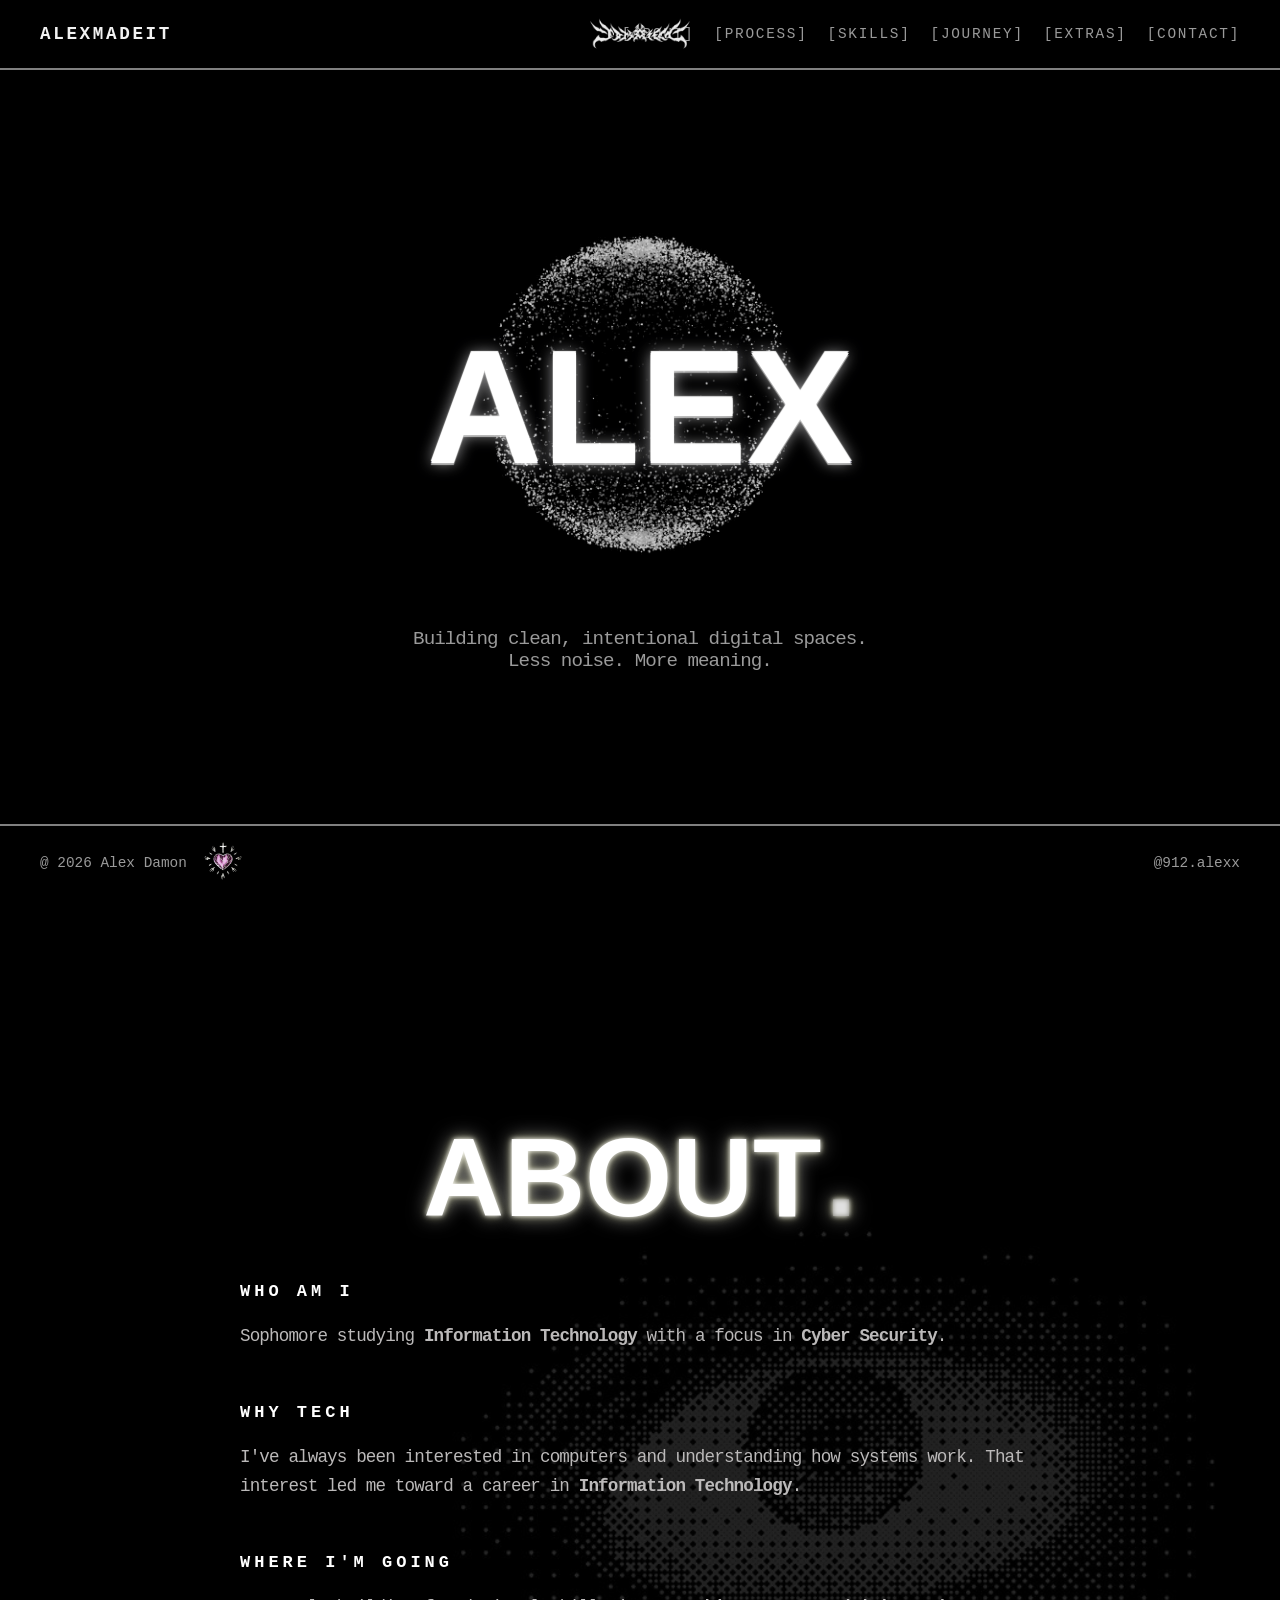
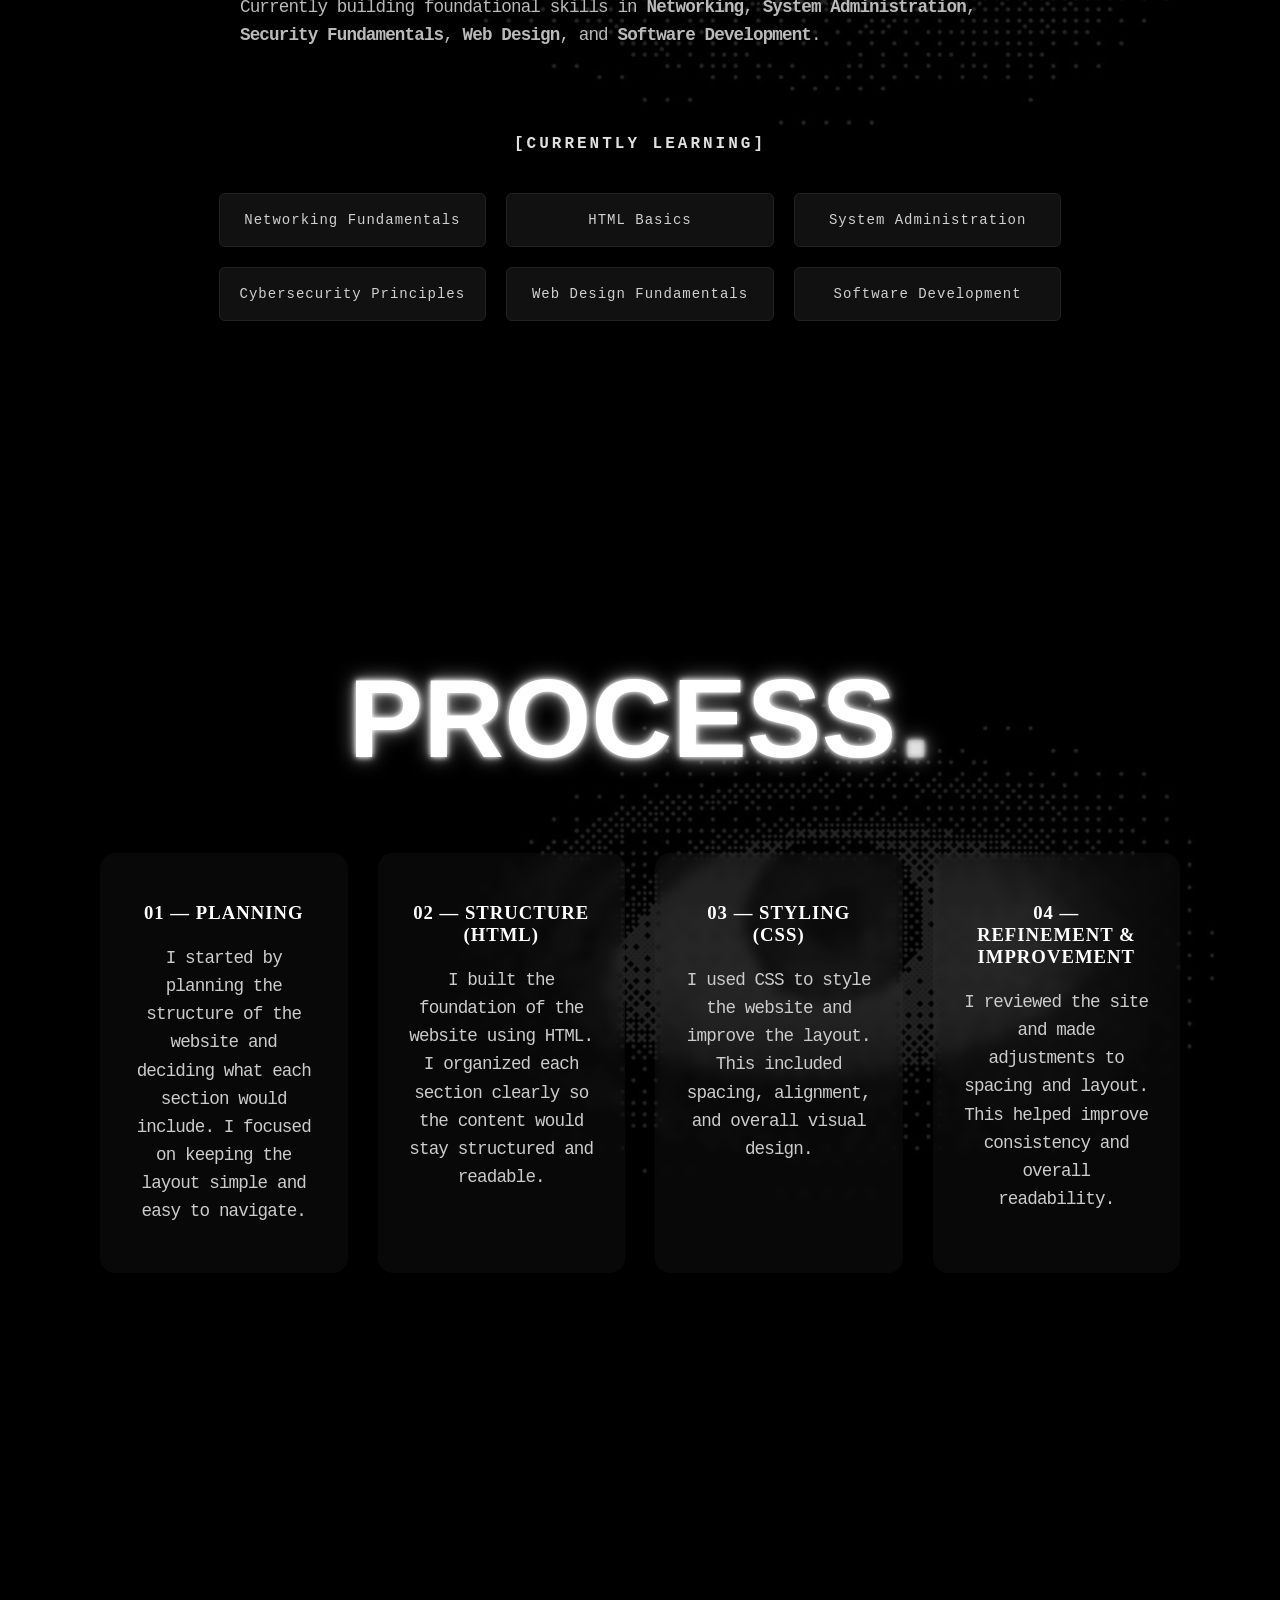
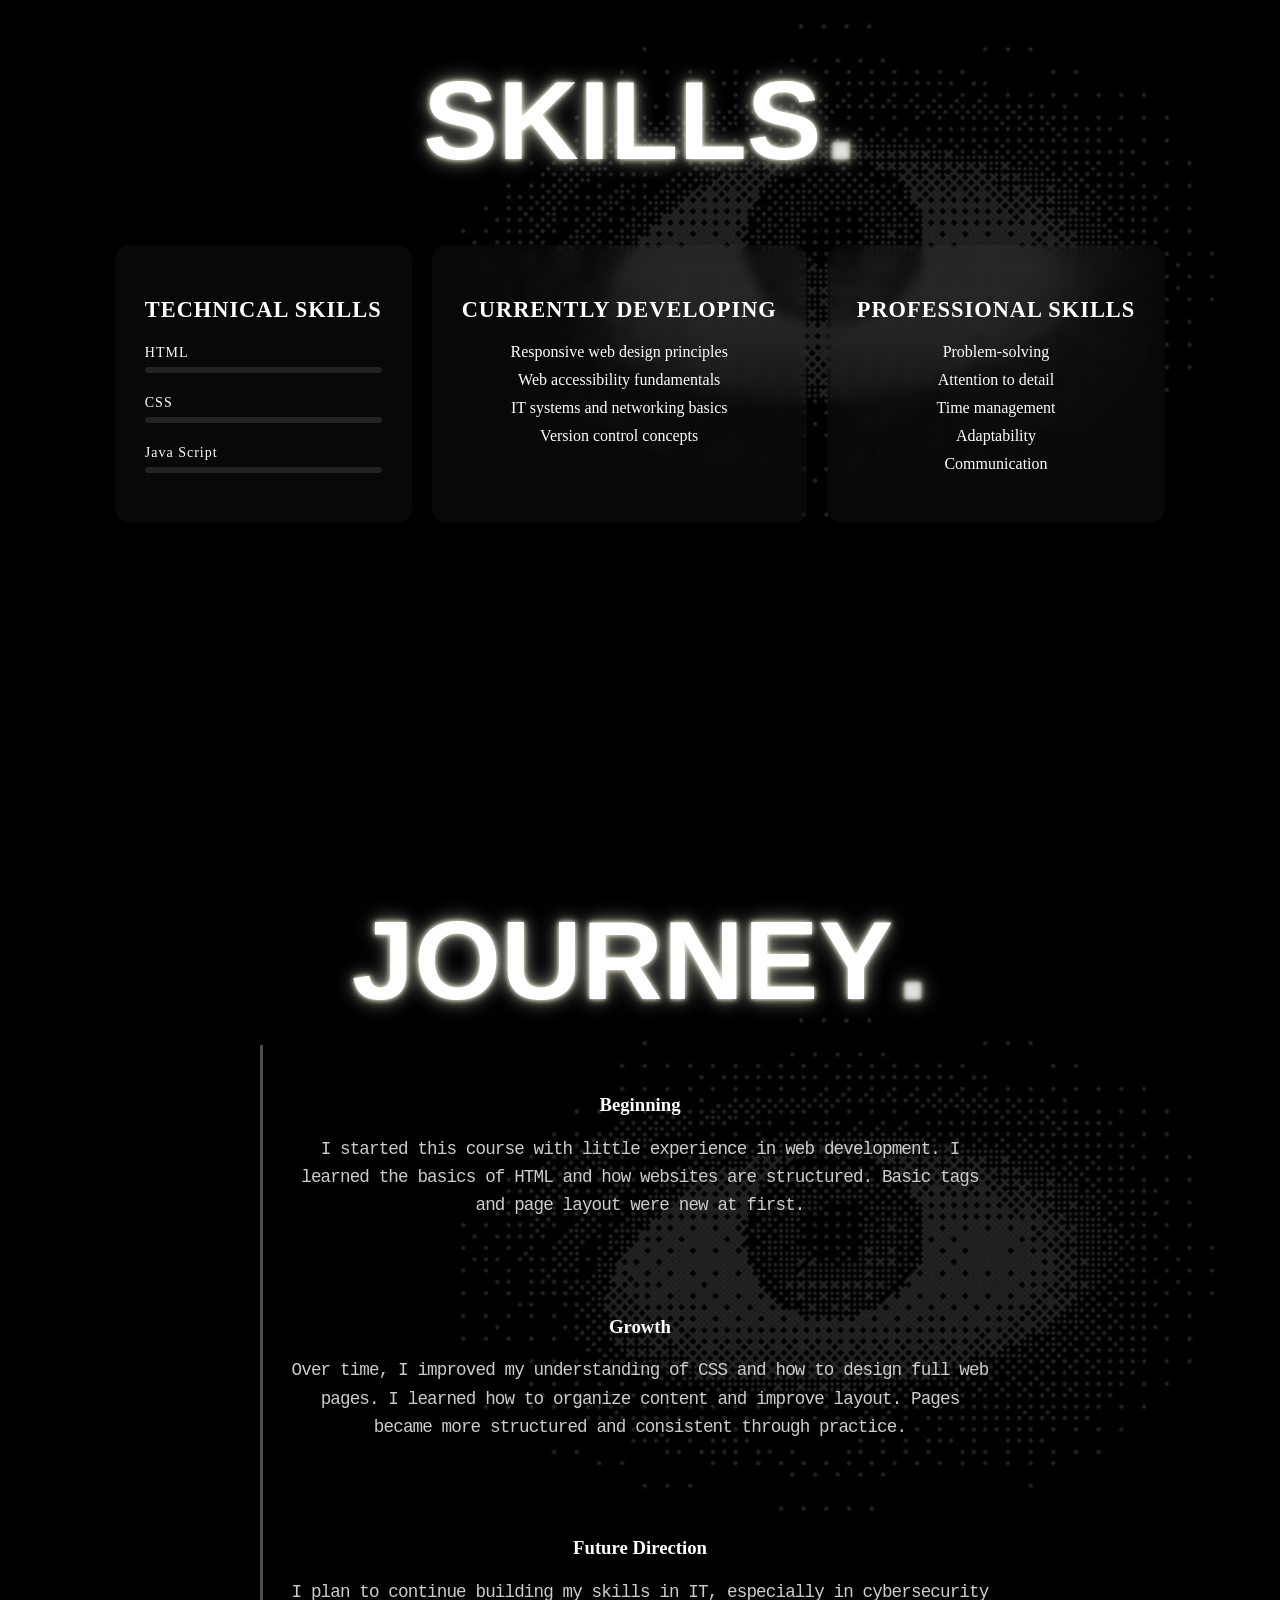
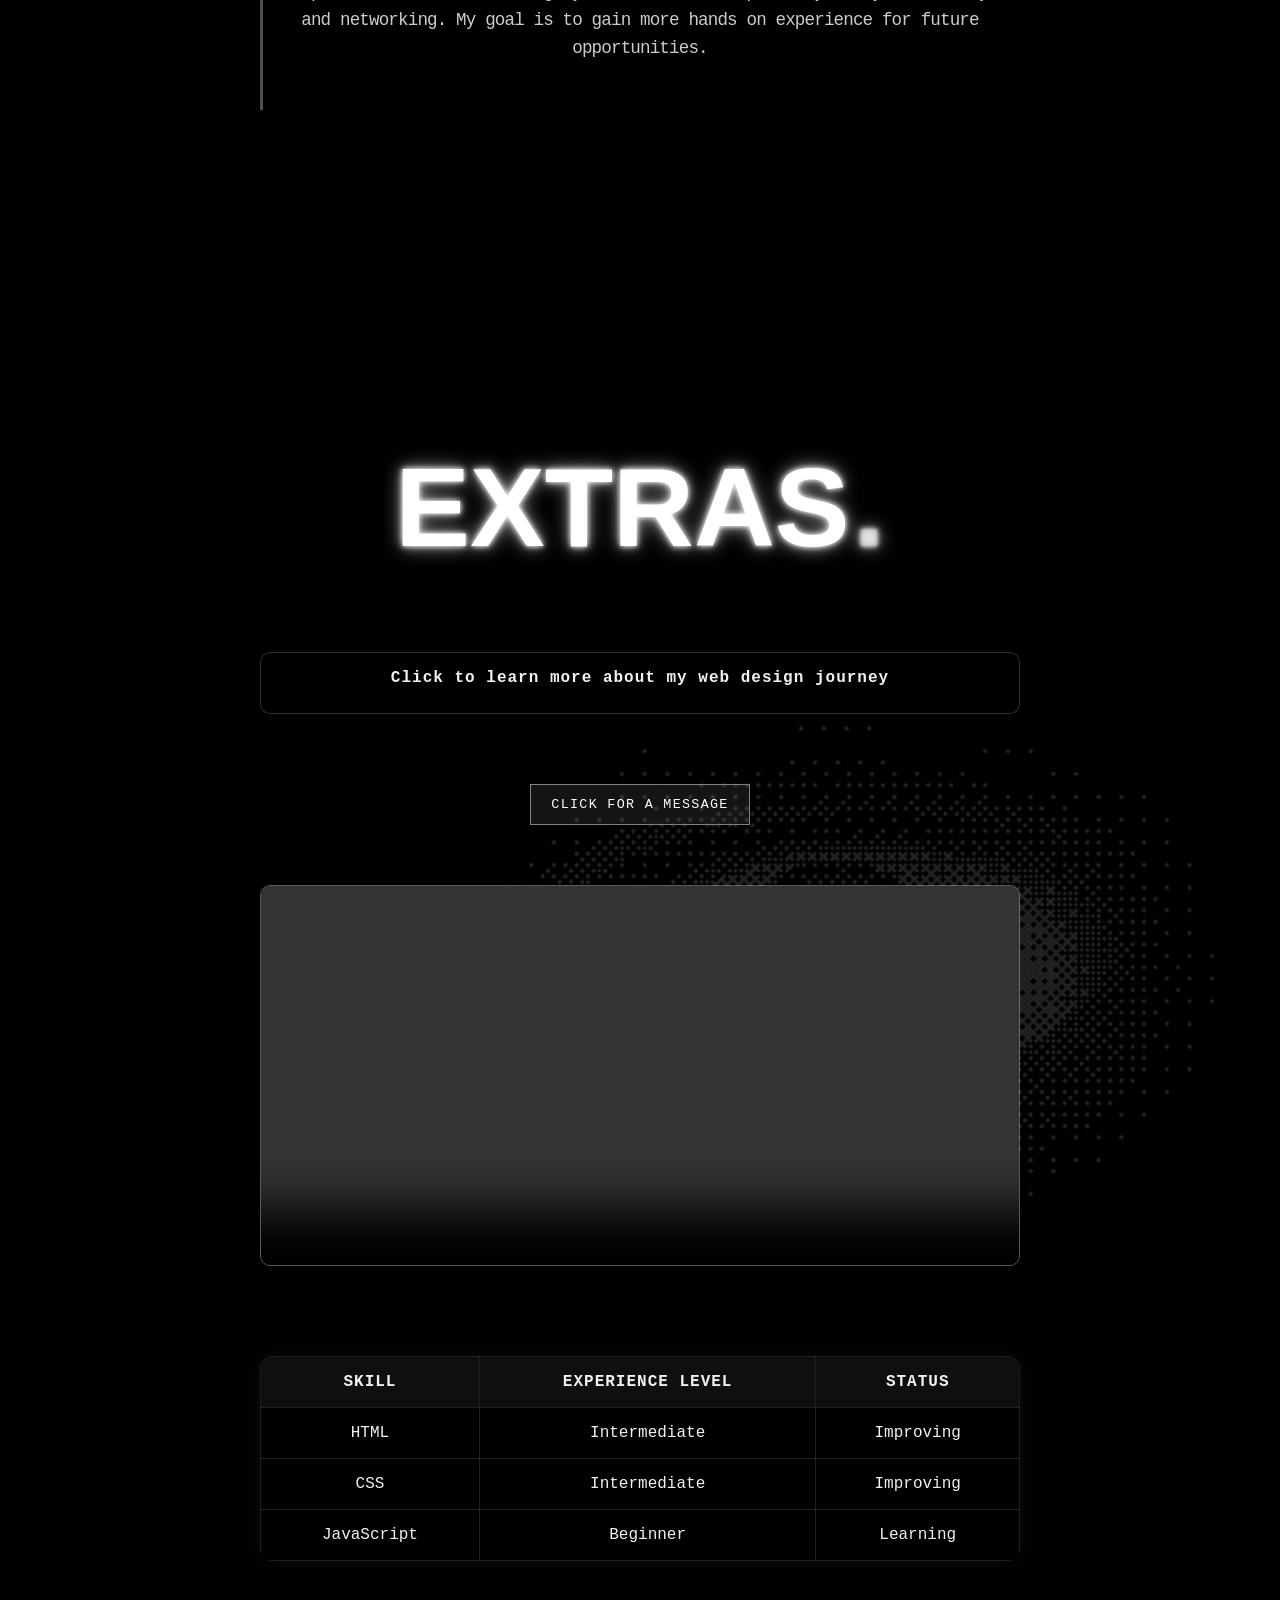
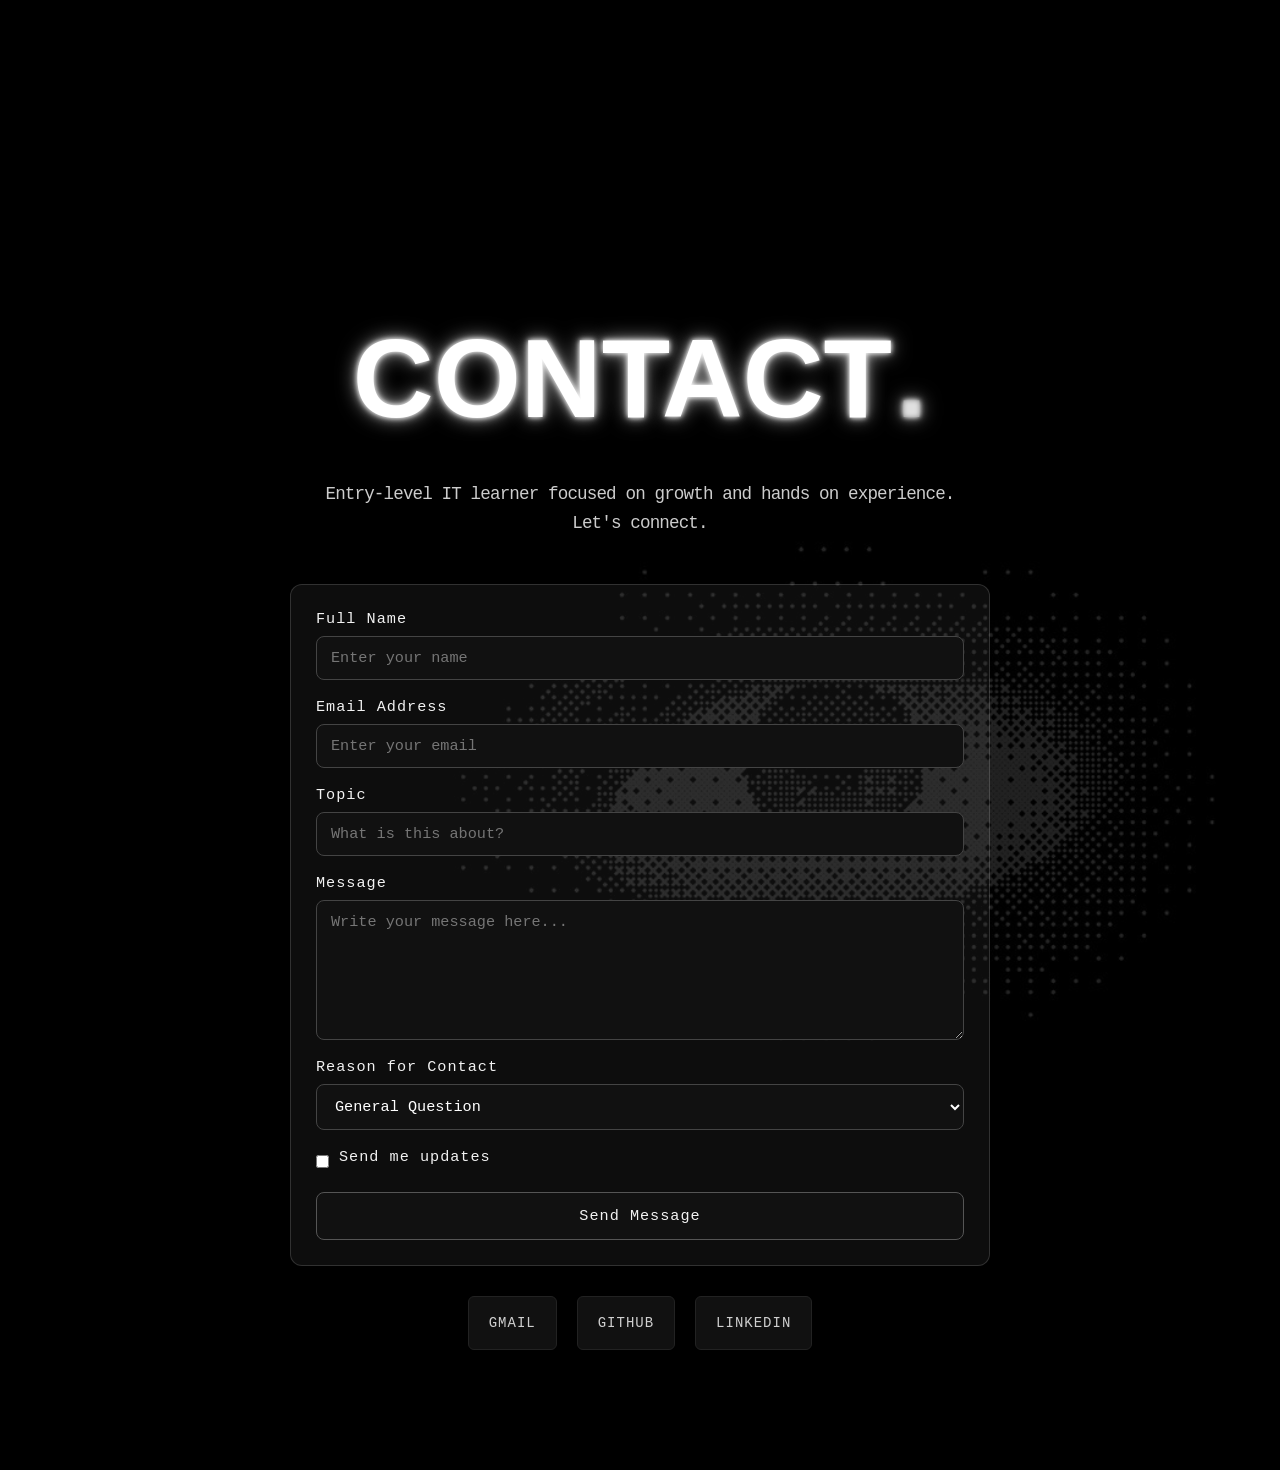
==== index.html @ d78364a7 "Add files via upload Initial commit" ====
<!DOCTYPE html>
<html lang="en">
    <head>
        <title>Alex Made It</title>
        <meta charset="utf-8">
        <link rel="stylesheet" href="style.css">
        <style>
            body, html {height: 100%; margin: 0;}
            .center-container {display: flex;
            justify-content: center; align-items: center; height: 100vh; flex-direction: column;
            perspective: 800px;}
.big-title {font-family: 'Inter', sans-serif;
  font-size: 10em;
  letter-spacing: 0em;
  color: #dddcdcf6;
   text-shadow:
    -2px 0 rgb(250, 255, 255),
    2px 0 white,
    0 0 20px white;
  filter: contrast(1.4) brightness(1.1);
  text-transform: uppercase;
  background: linear-gradient(
        180deg,
        #7c7c7ce3 0%,
        #cacaca 20%,
        #9e9e9e 40%,
        #ffffff 60%,
        #7a7a7a 80%,
        #eaeaea 100%);
    background-clip: text;
    -webkit-background-clip: text;
    -webkit-text-fill-color: transparent;
 text-shadow:
    0 2px 1px rgba(253, 253, 253, 0.616),
    0 -2px 1px rgb(255, 255, 255),
    0 0 15px rgba(200, 200, 255, 0.6);
    user-select: none;
    animation: spin3d 6s linear infinite;
    transform-style: preserve-3d;
    position: relative;
    z-index: 1;}
.subtitle {
  margin-top: 20px;
  font-family: 'Courier New', monospace;
  font-size: 1.2em;
  letter-spacing: -0.05em;
  color: #9a9a9a;
  text-align: center;
  max-width: 600px;}
.site-header{
    position: fixed;
    top: 0;
    left: 0;
    width: 100%;
    padding: 24px 40px;
    display: flex;
    justify-content: space-between;
    align-items: center;
    z-index: 10;
    background: rgba(0,0,0,0.6);}
.site-header {
    position: fixed;
    top: 0;
    left: 0;
    width: 100%;
    padding: 24px 40px;
    display: flex;
    justify-content: space-between;
    align-items: center;
    z-index: 10;
    background: rgba(0,0,0,0.6);
    border-bottom: 2px solid gray;}
.site-footer {
    position: fixed;
    bottom: 0;
    left: 0;
    width: 100%;
    padding: 15px 40px;
    display: flex;
    justify-content: space-between;
    align-items: center;
    background: rgba(0,0,0,0.6);
    color: #ffffff;
    font-family: 'Courier New', monospace;
    font-size: 0.9em;
    z-index: 10;
    border-top: 2px solid gray;}
.site-title {
    font-family: 'Courier New', monospace;
    font-size: 1.1em;
    font-weight: 700;
    letter-spacing: 0.15em;
    color: #f2f2f2;
    text-transform: uppercase;}
.nav-links {
    display: flex;
    gap: 20px;}
.nav-links a {
    font-family: 'Courier New', monospace;
    font-size: 0.9em;
    letter-spacing: 0.12em;
    color: #9a9a9a;
    text-decoration: none;
    text-transform: uppercase;}
.nav-links a:hover {color: #ffffff;}
        </style>
    </head>
    <body>
        <div id="top"></div>
        <header class="site-header">
            <div class="site-title">
                <a href="#top">alexmadeit</a>
            </div>
            <img src="Gifs/HeaderPng.jpg" alt="Header Logo" class="header-center-image">
            <nav class="nav-links">
                <a href="#about">[About]</a>
                <a href="#process">[Process]</a>
                <a href="#skills">[Skills]</a>
                <a href="#journey">[Journey]</a>
                <a href="#extras">[Extras]</a>
                <a href="#contact">[Contact]</a>
            </nav>
        </header>
        <div class="center-container">
            <h1 class="big-title">ALEX</h1>
            <div class="center-gif">
        <img src="Gifs/ALEXMADEIT.gif" alt="Animated GIF">
        </div>
            <p class="subtitle">
            Building clean, intentional digital spaces.<br>
            Less noise. More meaning.
            </p>
        </div>
        <section id="about" class="section-bg">
    <h2>About</h2>

    <div class="about-structured">
        <div class="about-block">
            <h3>WHO AM I</h3>
            <p>Sophomore studying <strong>Information Technology</strong> with a focus in <strong>Cyber Security</strong>.</p>
        </div>

        <div class="about-block">
            <h3>WHY TECH</h3>
            <p>I've always been interested in computers and understanding how systems work. That interest led me toward a career in <strong>Information Technology</strong>.</p>
        </div>

        <div class="about-block">
            <h3>WHERE I'M GOING</h3>
            <p>Currently building foundational skills in <strong>Networking</strong>, <strong>System Administration</strong>, <strong>Security Fundamentals</strong>, <strong>Web Design</strong>, and <strong>Software Development</strong>.</p>
        </div>
    </div>

    <div class="learning-section">
        <h3 class="learning-title">[CURRENTLY LEARNING]</h3>

        <div class="learning-grid">
            <div class="learning-card">Networking Fundamentals</div>
            <div class="learning-card">HTML Basics</div>
            <div class="learning-card">System Administration</div>
            <div class="learning-card">Cybersecurity Principles</div>
            <div class="learning-card">Web Design Fundamentals</div>
            <div class="learning-card">Software Development</div>
        </div>
    </div>
</section>
    <section id="process" class="section-bg">
    <h2>Process</h2>
    <div class="process-section">
        <div class="process-box">
            <h3>01 — Planning</h3>
            <p>
                I started by planning the structure of the website and deciding what each section would include. I focused on keeping the layout simple and easy to navigate.
            </p>
        </div>
        <div class="process-box">
            <h3>02 — Structure (HTML)</h3>
            <p>
                I built the foundation of the website using HTML. I organized each section clearly so the content would stay structured and readable.
            </p>
        </div>
        <div class="process-box">
            <h3>03 — Styling (CSS)</h3>
            <p>
                I used CSS to style the website and improve the layout. This included spacing, alignment, and overall visual design.
            </p>
        </div>
        <div class="process-box">
            <h3>04 — Refinement & Improvement</h3>
            <p>
                I reviewed the site and made adjustments to spacing and layout. This helped improve consistency and overall readability.
            </p>
        </div>
    </div>
</section>
<section id="skills" class="section-bg">
    <h2>Skills</h2>
    <div class="skills-section">
        <div class="skill-box">
    <h3>Technical Skills</h3>
            <div class="skill-item">
                <span>HTML</span>
                <div class="progress-bar">
                    <div class="progress html"></div>
                </div>
            </div>
            <div class="skill-item">
                <span>CSS</span>
                <div class="progress-bar">
                    <div class="progress css"></div>
                </div>
            </div>
            <div class="skill-item">
                <span>Java Script</span>
                <div class="progress-bar">
                    <div class="progress cli"></div>
                </div>
            </div>
        </div>
        <div class="skill-box">
            <h3>Currently Developing</h3>
            <ul>
                <li>Responsive web design principles</li>
                <li>Web accessibility fundamentals</li>
                <li>IT systems and networking basics</li>
                <li>Version control concepts</li>
            </ul>
        </div>
        <div class="skill-box">
            <h3>Professional Skills</h3>
            <ul>
                <li>Problem-solving</li>
                <li>Attention to detail</li>
                <li>Time management</li>
                <li>Adaptability</li>
                <li>Communication</li>
            </ul>
        </div>
    </div>
</section>

<section id="journey" class="section-bg">
    <h2>Journey</h2>
    <div class="journey-section">
        <div class="journey-box">
            <h3>Beginning</h3>
            <p>
                I started this course with little experience in web development. I learned the basics of HTML and how websites are structured. Basic tags and page layout were new at first.
            </p>
        </div>
        <div class="journey-box">
            <h3>Growth</h3>
            <p>
                Over time, I improved my understanding of CSS and how to design full web pages. I learned how to organize content and improve layout. Pages became more structured and consistent through practice.
            </p>
        </div>
        <div class="journey-box">
            <h3>Future Direction</h3>
            <p>
                I plan to continue building my skills in IT, especially in cybersecurity and networking. My goal is to gain more hands on experience for future opportunities.
            </p>
        </div>
    </div>
</section>

<section id="extras" class="section-bg">
    <h2>Extras</h2>

    <div class="extras-container">
        <details class="extras-details">
            <summary>Click to learn more about my web design journey</summary>
            <p>
                I am continuing to improve my skills in HTML, CSS, and web design. This project helped me better understand layout, structure, and styling.
            </p>
        </details>
    
            <button class="extras-button" onclick="showExtrasMessage()">
                Click for a message
            </button>

        <div class="video-wrapper">
            <video controls>
                <source src="Videos/website-demo.mp4" type="video/mp4">
                Your browser does not support the video tag.
            </video>
        </div>

        <script>
            var Skills = ["HTML", "CSS", "JavaScript"];
            var Level = ["Intermediate", "Intermediate", "Beginner"];
            var Status = ["Improving", "Improving", "Learning"];

            function showExtrasMessage() {
            alert("Thanks for checking out the Extras section!");
}

        </script>

        <table class="project-table">
            <tr>
                <th>Skill</th>
                <th>Experience Level</th>
                <th>Status</th>
            </tr>

            <tr>
                <td><script>document.write(Skills[0]);</script></td>
                <td><script>document.write(Level[0]);</script></td>
                <td><script>document.write(Status[0]);</script></td>
            </tr>

            <tr>
                <td><script>document.write(Skills[1]);</script></td>
                <td><script>document.write(Level[1]);</script></td>
                <td><script>document.write(Status[1]);</script></td>
            </tr>

            <tr>
                <td><script>document.write(Skills[2]);</script></td>
                <td><script>document.write(Level[2]);</script></td>
                <td><script>document.write(Status[2]);</script></td>
            </tr>
        </table>

    </div>
</section>

<section id="contact" class="section-bg">
    <h2>Contact</h2>
        <p>Entry-level IT learner focused on growth and hands on experience. <br>
        Let's connect.</p>
            <form class="contact-form" action="#" method="post">
        <div class="form-row">
            <label for="fullname">Full Name</label>
            <input type="text" id="fullname" name="fullname" placeholder="Enter your name" required>
        </div>
        <div class="form-row">
            <label for="email">Email Address</label>
            <input type="email" id="email" name="email" placeholder="Enter your email" required>
        </div>
        <div class="form-row">
            <label for="topic">Topic</label>
            <input type="text" id="topic" name="topic" placeholder="What is this about?">
        </div>
        <div class="form-row">
            <label for="message">Message</label>
            <textarea id="message" name="message" rows="6" cols="40" placeholder="Write your message here..." required></textarea>
        </div>
        <div class="form-row">
            <label for="reason">Reason for Contact</label>
            <select id="reason" name="reason">
                <option value="general">General Question</option>
                <option value="portfolio">Portfolio Feedback</option>
                <option value="networking">Networking</option>
                <option value="opportunity">Opportunity</option>
            </select>
        </div>
        <div class="form-row checkbox-row">
            <input type="checkbox" id="updates" name="updates">
            <label for="updates">Send me updates</label>
        </div>

        <div class="form-row">
            <button type="submit" class="submit-btn">Send Message</button>
        </div>
    </form>
    <div class="contact-container">
        <a href="https://mail.google.com/mail/?view=cm&fs=1&to=alexdamon45@gmail.com" 
            target="_blank" 
            class="email-box">
            GMAIL
        </a>
        <a href="https://github.com/AlexMadeIt" 
            target="_blank" 
            class="email-box">
            GITHUB
        </a>
        <a href="https://www.linkedin.com/in/alexdamon/" 
            target="_blank" 
            class="email-box">
            LINKEDIN
        </a>
    </div>
    </section>
    <footer class="site-footer">
        <div class="footer-left">@ 2026 Alex Damon</div>
          <div class="footer-center">
            <img src="Gifs/heart.gif" alt="Footer GIF" class="footer-gif">
          </div>
        <div class="footer-right">
            <a href="https://instagram.com/fuk.alexx" target="_blank" class="footer-link">
        @912.alexx</a>
        </div>
    </footer>

    <script>
        document.querySelector(".contact-form").addEventListener("submit", function(e) {
        e.preventDefault();
        alert("Message sent!");
        });
    </script>
</body>
---- style.css ----
body {background-color: #000000;}
* {box-sizing:border-box}
body {overflow-x: hidden;}
@keyframes spin3d {
  from {transform: rotateY(0deg);}
  to {transform: rotateY(360deg);}}
@keyframes pulse { 0% { transform: scale(1);
     filter: brightness(1);}
     50% { transform: scale(1.05); filter: brightness(1.3);}
     100% { transform: scale(1); filter: brightness(1);}}
@keyframes shake {
    0% { transform: translate(0px, 0px); }
    10% { transform: translate(-2px, 1px); }
    20% { transform: translate(2px, -1px); }
    30% { transform: translate(-2px, 2px); }
    40% { transform: translate(2px, -2px); }
    50% { transform: translate(-1px, 1px); }
    60% { transform: translate(1px, -1px); }
    70% { transform: translate(-1px, 2px); }
    80% { transform: translate(1px, -2px); }
    90% { transform: translate(-2px, 1px); }
    100% { transform: translate(0px, 0px); }}
.center-gif { position: fixed;
     top: 44%;
     left: 50%;
     transform: translate(-50%, -50%);
     z-index: -1;
     pointer-events: none;}
.center-gif img { width: 575px;
     height: auto;
     opacity: 0.8;
     animation: pulse 3s infinite ease-in-out;}
section {
    min-height: 100vh;
    padding: 120px 40px;
    display: flex;
    flex-direction: column;
    justify-content: center;
    align-items: center;
    text-align: center;}
section p {font-size: 1.2em; max-width: 700px; line-height: 1.6em; color: #ffffff;}
.site-title a {color: #f2f2f2; text-decoration: none;}
.site-title a:hover {color: rgb(255, 255, 255); }
html {scroll-behavior: smooth;}
.section {
    min-height: 100vh;
    display: flex;
    flex-direction: column;
    justify-content: center;
    align-items: center;
    text-align: center;
    padding: 100px 40px;
    box-sizing: border-box;}
#about {background-color: #000; color: #fff;}
#process {background-color: #000; color: #fff;}
#contact {background-color: #000; color: #fff;}
#about h2 {
    font-family: 'Inter', sans-serif;
    font-size: 7em;
    text-transform: uppercase;
    color: rgb(255, 255, 255);
    text-shadow:
        0 0 5px white,
        0 0 10px rgba(255, 255, 144, 0.4),
        0 0 20px #ffffff98;
    margin-bottom: 20px;}
#process h2 {font-family: 'Inter', sans-serif;
    font-size: 7em;
    text-transform: uppercase;
    color: white;
    text-shadow:
        0 0 5px white,
        0 0 10px rgba(255, 255, 255, 0.6),
        0 0 20px #ffffff98;
    margin-bottom: 20px;}
#skills h2 {
    font-family: 'Inter', sans-serif;
    font-size: 7em;
    text-transform: uppercase;
    color: rgb(255, 255, 255);
    text-shadow:
        0 0 5px white,
        0 0 10px rgba(255, 255, 144, 0.4),
        0 0 20px #ffffff98;
    margin-bottom: 20px;}
#journey h2 {
    font-family: 'Inter', sans-serif;
    font-size: 7em;
    text-transform: uppercase;
    color: rgb(255, 255, 255);
    text-shadow:
        0 0 5px white,
        0 0 10px rgba(255, 255, 144, 0.4),
        0 0 20px #ffffff98;
    margin-bottom: 20px;}
#contact h2 {font-family: 'Inter', sans-serif;
    font-size: 7em;
    text-transform: uppercase;
    color: white;
    text-shadow:
        0 0 5px white,
        0 0 10px rgba(255, 255, 255, 0.6),
        0 0 20px #ffffff98;
    margin-bottom: 20px;
    }
#about p {
    font-family: 'Courier New', monospace;
    font-size: 1.1em;
    letter-spacing: -0.05em;
    color: #bbb9b9;
    max-width: 1000px;
    line-height: 1.6em;}
#process p {
    font-family: 'Courier New', monospace;
    font-size: 1.1em;
    letter-spacing: -0.05em;
    color: #ccc;
    max-width: 700px;
    line-height: 1.6em;}
#skills p {
    font-family: 'Courier New', monospace;
    font-size: 1.1em;
    letter-spacing: -0.05em;
    color: #ccc;
    max-width: 700px;
    line-height: 1.6em;}
#journey p {
    font-family: 'Courier New', monospace;
    font-size: 1.1em;
    letter-spacing: -0.05em;
    color: #ccc;
    max-width: 700px;
    line-height: 1.6em;}
#contact p {
    font-family: 'Courier New', monospace;
    font-size: 1.1em;
    letter-spacing: -0.05em;
    color: #cccccc;
    max-width: 700px;
    line-height: 1.6em;}
@keyframes neonPulse {
    from { text-shadow: 0 0 5px rgb(244, 247, 247), 0 0 10px rgb(255, 255, 255), 0 0 20px #ffffff; }
    to   { text-shadow: 0 0 10px rgb(255, 255, 255), 0 0 20px rgb(255, 255, 255), 0 0 40px #ffffff; }}
#about { min-height: 80vh; }
#process  { min-height: 80vh; }
#skills { min-height: 80vh;}
#journey { min-height: 80vh;}
#contact { min-height: 80vh;}
.email-box {
    padding:18px 20px;
    border: 1px solid #222;
    background-color: #111;
    border-radius: 6px;
    color: #d0d0d0;
    font-size: 14px;
    letter-spacing: 1px;
    transition: all 0.3s ease;
    font-family: 'Courier New', monospace;
    text-decoration: none;}
.email-box:hover {
    border-color: white;
    color: white;
    transform: translateY(-2px);}
@keyframes hoverPulse {
    0%   { transform: scale(1); }
    50%  { transform: scale(1.06); }
    100% { transform: scale(1); }}
.site-footer {
    position: fixed;
    bottom: 0;
    left: 0;
    width: 100%;
    padding: 15px 40px;
    display: flex;
    justify-content: space-between;
    align-items: center;
    background: rgba(0,0,0,0.6);
    font-family: 'Courier New', monospace;
    font-size: 0.9em;
    color: #9a9a9a;
    z-index: 10;}
.site-footer div {
    color: #9a9a9a;
    font-family: 'Courier New', monospace;
    pointer-events: auto;}
.header-center-image {
    position: absolute;
    left: 50%;
    top: 50%;
    transform: translate(-50%, -50%);
    height: 50px;
    width: auto;
    z-index: 5;}
section h2::after {
    content: ".";
    color: rgba(194, 194, 194, 0.5);
    margin-left: 4px;}
.section-bg {
    position: relative;
    min-height: 80vh;
    display: flex;
    flex-direction: column;
    justify-content: center;
    align-items: center;
    text-align: center;
    color: #fff;
    overflow: hidden;}
.section-bg::before {
    content: "";
    position: absolute;
    top: 0;
    left: 30%;
    width: 900px;
    height: 100%;
    background: url("Gifs/eyebackground.jpg") no-repeat center center;
    background-size: 900px;
    z-index: 0;
    animation: shake 0.5s infinite;}
.section-bg::after {
    content: "";
    position: absolute;
    top: 0;
    left: 0;
    width: 100%;
    height: 100%;
    background-color: rgba(0, 0, 0, 0.8);
    z-index: 1;}
.section-bg * {
    position: relative;
    z-index: 2;}
.site-footer {
    position: fixed;
    bottom: 0;
    left: 0;
    width: 100%;
    padding: 15px 40px;
    display: flex;
    justify-content: space-between;
    align-items: center;
    background: rgba(0,0,0,0.6);
    font-family: 'Courier New', monospace;
    font-size: 0.9em;
    color: #9a9a9a;
    z-index: 10;}
.site-footer div {
    color: #9a9a9a;
    font-family: 'Courier New', monospace;}
.footer-center {
    flex: 1 0 auto;}
.footer-gif {
    height: 40px;
    width: auto;}
.site-title {
    display: flex;
    align-items: center;
    gap: 12px;}
.header-gif {
    height: 50px;
    width: auto;}
.footer-link {
    color: #9a9a9a;
    text-decoration: none;
    font-family: 'Courier New', monospace;
    transition: color 0.3s ease;}
.footer-link:hover {
    color: #ffffff;}
.contact-container {
    display: flex;
    justify-content: center;
    align-items: center;
    gap: 20px;}
body {cursor: url('Gifs/Ditto.png') 16 16, auto;}
a, 
button, .email-box {cursor: url('Gifs/Ditto.png') 16 16, pointer;}
.about-structured {
    max-width: 800px;
    margin: 0 auto;
    line-height: 1.6em;
    text-align: left;}
.about-block {
    margin-bottom: 50px;}
.about-block h3 {
    color: white;
    font-size: 17px;
    letter-spacing: 4px;
    margin-bottom: 6px;
    font-family: 'Courier New', monospace;}
.learning-section {
    margin-top: 20px;
    text-align: center;}
.learning-title {
    font-size: 16px;
    letter-spacing: 3px;
    margin-bottom: 40px;
    color: rgb(224, 224, 224);
    font-family:'Courier New', Courier, monospace;}
.learning-grid {
    display: grid;
    grid-template-columns: repeat(auto-fit, minmax(250px, 1fr));
    gap: 20px;
    max-width: 900px;
    margin: 0 auto;}
.learning-card {
    padding:18px 20px;
    border: 1px solid #222;
    background-color: #111;
    border-radius: 6px;
    color: #d0d0d0;
    font-size: 14px;
    letter-spacing: 1px;
    transition: all 0.3s ease;
    font-family: 'Courier New', monospace;}
.learning-card:hover {
    border-color: white;
    color: white;
    transform: translateY(-2px);}
.process-section {
    display: flex;
    justify-content: space-between;
    gap: 30px;
    width: 90%;
    margin: 50px auto;}
.process-box {
    position: relative;
    padding: 30px;
    border-radius: 15px;
    background: rgba(255,255,255,0.03);
    backdrop-filter: blur(6px);
    transition: all 0.4s ease;
    overflow: hidden;}
.process-box:hover {
    transform: translateY(-10px);
    box-shadow: 0 20px 40px rgba(0,0,0,0.5);}
.process-box h3 {
    margin-bottom: 20px;
    text-transform: uppercase;
    letter-spacing: 1px;}
.skills-section {
    display: flex;
    justify-content: space-between;
    gap: 20px;
    padding: 40px;}
.skill-box {
    position: relative;
    padding: 30px;
    border-radius: 15px;
    background: rgba(255,255,255,0.03);
    backdrop-filter: blur(6px);
    transition: all 0.4s ease;
    overflow: hidden;}
.skill-box:hover {
    transform: translateY(-10px) scale(1.02);
    box-shadow: 0 20px 40px rgba(0,0,0,0.5);}
.skill-box h2 {
    text-align: center;
    margin-bottom: 20px;}
.skill-box h3 {
    margin-bottom: 20px;
    font-size: 1.4rem;
    letter-spacing: 1px;
    text-transform: uppercase;}
.skill-box:hover h3 {
    text-shadow: 0 0 8px rgba(255,255,255,0.5);}
.skill-box ul {
    list-style-type: none;
    padding: 0;}
.skill-box li {
    margin-bottom: 10px;}
.skill-item {
    margin-bottom: 15px;}
.skill-item {
    margin-bottom: 20px;
    text-align: left;}
.skill-item span {
    font-size: 14px;
    letter-spacing: 1px;}
.progress-bar {
    background: #222;
    height: 6px;
    border-radius: 5px;
    overflow: hidden;
    margin-top: 6px;}
.progress {
    height: 100%;
    width: 0;
    background: white;
    transition: width 1.2s ease;}
.skill-box:hover .html {
    width: 85%;}
.skill-box:hover .css {
    width: 75%;}
.skill-box:hover .cli {
    width: 60%;}
.journey-box {
    position: relative;
    padding: 30px;
    transition: all 0.4s ease;
    overflow: hidden;}
.journey-box::before {
    content: "";
    position: absolute;
    left: 0;
    top: 0;
    height: 100%;
    width: 3px;
    background: white;
    opacity: 0.3;
    transition: all 0.4s ease;}
.journey-box:hover {
    transform: translateY(-8px);
    border-color: white;
    box-shadow: 0 0 30px rgba(255,255,255,0.15);}
.journey-box:hover::before {
    opacity: 1;
    box-shadow: 0 0 15px white;}
@media (max-width: 1024px) {
    .process-section,
    .skills-section {
        flex-direction: column;
        align-items: center;}
    .big-title {font-size: 6em;}}

@media (max-width: 768px) {
    .site-header {
        flex-direction: row;
        justify-content: space-between;
        align-items: center;
        padding: 12px 20px;
        height: auto;}
    .header-center-image {
        display: none;}
    .nav-links {
        flex-direction: row;
        gap: 12px;
        flex-wrap: wrap;
        justify-content: center;}}
@media (max-width: 768px) {
    .big-title {
        font-size: 3em;}
        h2 {font-size: 3em !important;}
    .learning-grid {grid-template-columns: 1fr;}}
details {
    width: 80%;
    max-width: 700px;
    margin: 20px auto;
    padding: 15px;
    background: rgba(255,255,255,0.05);
    border: 1px solid #444;
    border-radius: 8px;
    color: white;
    font-family: 'Courier New', monospace;}
summary {
    cursor: pointer;
    font-weight: bold;
    margin-bottom: 10px;}
video {
    margin: 30px 0;
    max-width: 100%;
    border: 2px solid white;
    border-radius: 10px;}
.project-table {
    width: 80%;
    max-width: 700px;
    border-collapse: collapse;
    margin-top: 30px;
    color: white;
    font-family: 'Courier New', monospace;
    background: rgba(255,255,255,0.05);}
.project-table th,
.project-table td {
    border: 1px solid #555;
    padding: 12px;
    text-align: center;}
.project-table th {
    background-color: #111;}
#extras {
    min-height: 100vh;}
#extras h2 {
    font-family: 'Inter', sans-serif;
    font-size: 7em;
    text-transform: uppercase;
    color: white;
    text-shadow:
        0 0 5px white,
        0 0 10px rgba(255, 255, 255, 0.6),
        0 0 20px #ffffff98;
    margin-bottom: 40px;}
.extras-container {
    width: 90%;
    max-width: 950px;
    padding: 20px 0;
    display: flex;
    flex-direction: column;
    align-items: center;
    gap: 30px;
    background: transparent;
    box-shadow: none;
    border-radius: 0;
    backdrop-filter: none;}
.extras-details {
    width: 100%;
    max-width: 760px;
    background: rgba(0,0,0,0.35);
    border: 1px solid rgba(255,255,255,0.18);
    border-radius: 10px;
    padding: 16px 20px;
    transition: all 0.3s ease;}
.extras-details:hover {
    border-color: rgba(255,255,255,0.5);
    box-shadow: 0 0 20px rgba(255,255,255,0.08);}
.extras-details summary {
    cursor: pointer;
    list-style: none;
    font-family: 'Courier New', monospace;
    font-size: 1rem;
    letter-spacing: 1px;
    color: #f2f2f2;}
.extras-details p {
    margin-top: 14px;
    color: #cfcfcf;
    font-family: 'Courier New', monospace;
    font-size: 1rem;
    line-height: 1.7;}
.video-wrapper {
    width: 100%;
    max-width: 760px;
    padding: 0;
    background: transparent;
    border: none;
    box-shadow: none;}
.video-wrapper video {
    display: block;
    width: 100%;
    border-radius: 10px;
    border: 1px solid rgba(255,255,255,0.35);}
.project-table {
    width: 100%;
    max-width: 760px;
    border-collapse: collapse;
    overflow: hidden;
    border-radius: 12px;
    background: rgba(0,0,0,0.35);
    font-family: 'Courier New', monospace;
    box-shadow: 0 0 20px rgba(255,255,255,0.05);}
.project-table th,
.project-table td {
    padding: 16px 20px;
    border: 1px solid rgba(255,255,255,0.12);
    text-align: center;
    color: #f1f1f1;}
.project-table th {
    background: rgba(255,255,255,0.06);
    text-transform: uppercase;
    letter-spacing: 1px;}
.project-table tr:hover td {
    background: rgba(255,255,255,0.04);
    transition: background 0.3s ease;}
@media (max-width: 768px) {
#extras h2 {
        font-size: 3em;}
.extras-container {
        width: 95%;
        padding: 20px;
        gap: 20px;}
.project-table th,
.project-table td {
        padding: 12px 10px;
        font-size: 0.9rem;}}
.contact-form {
    width: 100%;
    max-width: 700px;
    margin: 30px auto;
    padding: 25px;
    background: rgba(255,255,255,0.05);
    border: 1px solid rgba(255,255,255,0.15);
    border-radius: 12px;
    display: flex;
    flex-direction: column;
    gap: 18px;
    font-family: 'Courier New', monospace;}
.form-row {
    display: flex;
    flex-direction: column;
    text-align: left;
    width: 100%;}
.form-row label {
    margin-bottom: 8px;
    color: #f2f2f2;
    font-size: 0.95rem;
    letter-spacing: 1px;}
.contact-form input,
.contact-form textarea,
.contact-form select {
    width: 100%;
    padding: 12px 14px;
    border: 1px solid #444;
    border-radius: 8px;
    background: #111;
    color: #fff;
    font-family: 'Courier New', monospace;
    font-size: 0.95rem;
    transition: all 0.3s ease;}
.contact-form input:focus,
.contact-form textarea:focus,
.contact-form select:focus {
    outline: none;
    border-color: white;
    box-shadow: 0 0 10px rgba(255,255,255,0.15);}
.contact-form textarea {
    resize: vertical;
    min-height: 140px;}
.checkbox-row {
    flex-direction: row;
    align-items: center;
    gap: 10px;}
.checkbox-row input {
    width: auto;
    margin: 0;}
.submit-btn {
    padding: 14px 20px;
    border: 1px solid #555;
    border-radius: 8px;
    background: #111;
    color: #f2f2f2;
    font-family: 'Courier New', monospace;
    font-size: 0.95rem;
    letter-spacing: 1px;
    cursor: pointer;
    transition: all 0.3s ease;}
.submit-btn:hover {
    border-color: white;
    color: white;
    transform: translateY(-2px);}
@media (max-width: 768px) {
    .contact-form {
        width: 95%;
        padding: 18px;}
    .contact-form input,
    .contact-form textarea,
    .contact-form select {
        font-size: 0.9rem;}
    .submit-btn {
        width: 100%;}}
.extras-button {
    margin-top: 20px;
    padding: 12px 20px;
    background: rgba(255, 255, 255, 0.08);
    color: #ffffff;
    border: 1px solid gray;
    font-family: 'Courier New', monospace;
    letter-spacing: 0.1em;
    text-transform: uppercase;
    cursor: pointer;
    transition: 0.3s ease;
}

.extras-button:hover {
    background: rgba(255, 255, 255, 0.2);
    border-color: white;
    color: #ffffff;
    transform: scale(1.03);
}
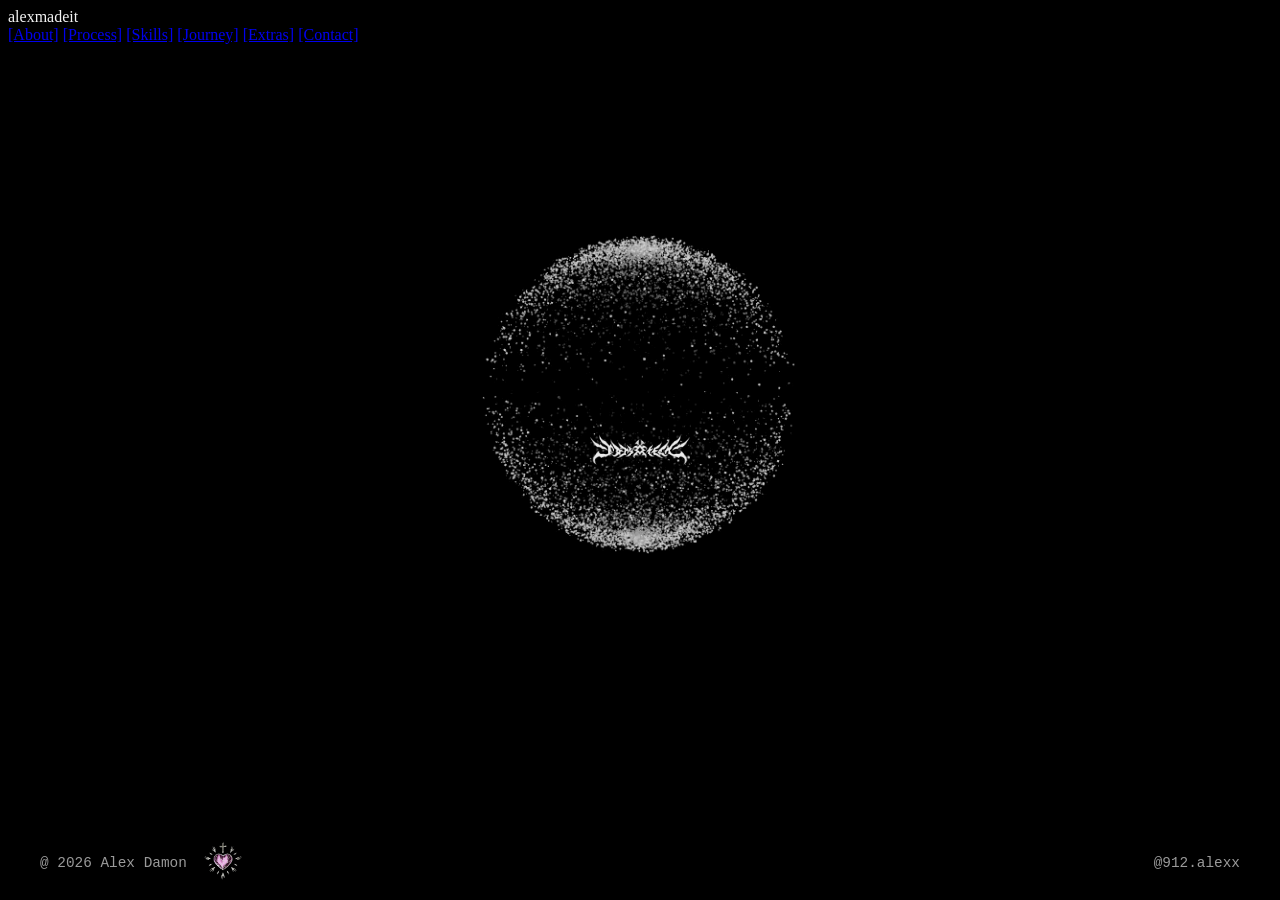
==== commit 4d1694ac: "Update index.html" ====
--- a/index.html
+++ b/index.html
@@ -1,402 +1,50 @@
 <!DOCTYPE html>
 <html lang="en">
-    <head>
-        <title>Alex Made It</title>
-        <meta charset="utf-8">
-        <link rel="stylesheet" href="style.css">
-        <style>
-            body, html {height: 100%; margin: 0;}
-            .center-container {display: flex;
-            justify-content: center; align-items: center; height: 100vh; flex-direction: column;
-            perspective: 800px;}
-.big-title {font-family: 'Inter', sans-serif;
-  font-size: 10em;
-  letter-spacing: 0em;
-  color: #dddcdcf6;
-   text-shadow:
-    -2px 0 rgb(250, 255, 255),
-    2px 0 white,
-    0 0 20px white;
-  filter: contrast(1.4) brightness(1.1);
-  text-transform: uppercase;
-  background: linear-gradient(
-        180deg,
-        #7c7c7ce3 0%,
-        #cacaca 20%,
-        #9e9e9e 40%,
-        #ffffff 60%,
-        #7a7a7a 80%,
-        #eaeaea 100%);
-    background-clip: text;
-    -webkit-background-clip: text;
-    -webkit-text-fill-color: transparent;
- text-shadow:
-    0 2px 1px rgba(253, 253, 253, 0.616),
-    0 -2px 1px rgb(255, 255, 255),
-    0 0 15px rgba(200, 200, 255, 0.6);
-    user-select: none;
-    animation: spin3d 6s linear infinite;
-    transform-style: preserve-3d;
-    position: relative;
-    z-index: 1;}
-.subtitle {
-  margin-top: 20px;
-  font-family: 'Courier New', monospace;
-  font-size: 1.2em;
-  letter-spacing: -0.05em;
-  color: #9a9a9a;
-  text-align: center;
-  max-width: 600px;}
-.site-header{
-    position: fixed;
-    top: 0;
-    left: 0;
-    width: 100%;
-    padding: 24px 40px;
-    display: flex;
-    justify-content: space-between;
-    align-items: center;
-    z-index: 10;
-    background: rgba(0,0,0,0.6);}
-.site-header {
-    position: fixed;
-    top: 0;
-    left: 0;
-    width: 100%;
-    padding: 24px 40px;
-    display: flex;
-    justify-content: space-between;
-    align-items: center;
-    z-index: 10;
-    background: rgba(0,0,0,0.6);
-    border-bottom: 2px solid gray;}
-.site-footer {
-    position: fixed;
-    bottom: 0;
-    left: 0;
-    width: 100%;
-    padding: 15px 40px;
-    display: flex;
-    justify-content: space-between;
-    align-items: center;
-    background: rgba(0,0,0,0.6);
-    color: #ffffff;
-    font-family: 'Courier New', monospace;
-    font-size: 0.9em;
-    z-index: 10;
-    border-top: 2px solid gray;}
-.site-title {
-    font-family: 'Courier New', monospace;
-    font-size: 1.1em;
-    font-weight: 700;
-    letter-spacing: 0.15em;
-    color: #f2f2f2;
-    text-transform: uppercase;}
-.nav-links {
-    display: flex;
-    gap: 20px;}
-.nav-links a {
-    font-family: 'Courier New', monospace;
-    font-size: 0.9em;
-    letter-spacing: 0.12em;
-    color: #9a9a9a;
-    text-decoration: none;
-    text-transform: uppercase;}
-.nav-links a:hover {color: #ffffff;}
-        </style>
-    </head>
-    <body>
-        <div id="top"></div>
-        <header class="site-header">
-            <div class="site-title">
-                <a href="#top">alexmadeit</a>
-            </div>
-            <img src="Gifs/HeaderPng.jpg" alt="Header Logo" class="header-center-image">
-            <nav class="nav-links">
-                <a href="#about">[About]</a>
-                <a href="#process">[Process]</a>
-                <a href="#skills">[Skills]</a>
-                <a href="#journey">[Journey]</a>
-                <a href="#extras">[Extras]</a>
-                <a href="#contact">[Contact]</a>
-            </nav>
-        </header>
-        <div class="center-container">
-            <h1 class="big-title">ALEX</h1>
-            <div class="center-gif">
-        <img src="Gifs/ALEXMADEIT.gif" alt="Animated GIF">
-        </div>
-            <p class="subtitle">
-            Building clean, intentional digital spaces.<br>
-            Less noise. More meaning.
-            </p>
-        </div>
-        <section id="about" class="section-bg">
-    <h2>About</h2>
+<head>
+    <meta charset="UTF-8">
+    <title>Alex Made It</title>
+    <link rel="stylesheet" href="style.css">
+</head>
 
-    <div class="about-structured">
-        <div class="about-block">
-            <h3>WHO AM I</h3>
-            <p>Sophomore studying <strong>Information Technology</strong> with a focus in <strong>Cyber Security</strong>.</p>
-        </div>
+<body>
 
-        <div class="about-block">
-            <h3>WHY TECH</h3>
-            <p>I've always been interested in computers and understanding how systems work. That interest led me toward a career in <strong>Information Technology</strong>.</p>
-        </div>
+<header class="site-header">
+    <div class="site-title"><a href="index.html">alexmadeit</a></div>
+     <img src="Gifs/HeaderPng.jpg" class="header-center-image">
+    <nav class="nav-links">
+        <a href="about.html">[About]</a>
+        <a href="process.html">[Process]</a>
+        <a href="skills.html">[Skills]</a>
+        <a href="journey.html">[Journey]</a>
+        <a href="extras.html">[Extras]</a>
+        <a href="contact.html">[Contact]</a>
+    </nav>
+</header>
 
-        <div class="about-block">
-            <h3>WHERE I'M GOING</h3>
-            <p>Currently building foundational skills in <strong>Networking</strong>, <strong>System Administration</strong>, <strong>Security Fundamentals</strong>, <strong>Web Design</strong>, and <strong>Software Development</strong>.</p>
-        </div>
+<div class="center-container">
+    <h1 class="big-title">ALEX</h1>
+
+    <div class="center-gif">
+        <img src="Gifs/ALEXMADEIT.gif">
     </div>
 
-    <div class="learning-section">
-        <h3 class="learning-title">[CURRENTLY LEARNING]</h3>
+    <p class="subtitle">
+        Building clean, intentional digital spaces.<br>
+        Less noise. More meaning.
+    </p>
+</div>
 
-        <div class="learning-grid">
-            <div class="learning-card">Networking Fundamentals</div>
-            <div class="learning-card">HTML Basics</div>
-            <div class="learning-card">System Administration</div>
-            <div class="learning-card">Cybersecurity Principles</div>
-            <div class="learning-card">Web Design Fundamentals</div>
-            <div class="learning-card">Software Development</div>
-        </div>
-    </div>
-</section>
-    <section id="process" class="section-bg">
-    <h2>Process</h2>
-    <div class="process-section">
-        <div class="process-box">
-            <h3>01 — Planning</h3>
-            <p>
-                I started by planning the structure of the website and deciding what each section would include. I focused on keeping the layout simple and easy to navigate.
-            </p>
-        </div>
-        <div class="process-box">
-            <h3>02 — Structure (HTML)</h3>
-            <p>
-                I built the foundation of the website using HTML. I organized each section clearly so the content would stay structured and readable.
-            </p>
-        </div>
-        <div class="process-box">
-            <h3>03 — Styling (CSS)</h3>
-            <p>
-                I used CSS to style the website and improve the layout. This included spacing, alignment, and overall visual design.
-            </p>
-        </div>
-        <div class="process-box">
-            <h3>04 — Refinement & Improvement</h3>
-            <p>
-                I reviewed the site and made adjustments to spacing and layout. This helped improve consistency and overall readability.
-            </p>
-        </div>
-    </div>
-</section>
-<section id="skills" class="section-bg">
-    <h2>Skills</h2>
-    <div class="skills-section">
-        <div class="skill-box">
-    <h3>Technical Skills</h3>
-            <div class="skill-item">
-                <span>HTML</span>
-                <div class="progress-bar">
-                    <div class="progress html"></div>
-                </div>
+<footer class="site-footer">
+            <div class="footer-left">@ 2026 Alex Damon</div>
+            <div class="footer-center">
+                <img src="Gifs/heart.gif" alt="Footer GIF" class="footer-gif">
             </div>
-            <div class="skill-item">
-                <span>CSS</span>
-                <div class="progress-bar">
-                    <div class="progress css"></div>
-                </div>
+            <div class="footer-right">
+                <a href="https://instagram.com/fuk.alexx" target="_blank" class="footer-link">
+                    @912.alexx
+                </a>
             </div>
-            <div class="skill-item">
-                <span>Java Script</span>
-                <div class="progress-bar">
-                    <div class="progress cli"></div>
-                </div>
-            </div>
-        </div>
-        <div class="skill-box">
-            <h3>Currently Developing</h3>
-            <ul>
-                <li>Responsive web design principles</li>
-                <li>Web accessibility fundamentals</li>
-                <li>IT systems and networking basics</li>
-                <li>Version control concepts</li>
-            </ul>
-        </div>
-        <div class="skill-box">
-            <h3>Professional Skills</h3>
-            <ul>
-                <li>Problem-solving</li>
-                <li>Attention to detail</li>
-                <li>Time management</li>
-                <li>Adaptability</li>
-                <li>Communication</li>
-            </ul>
-        </div>
-    </div>
-</section>
+        </footer>
 
-<section id="journey" class="section-bg">
-    <h2>Journey</h2>
-    <div class="journey-section">
-        <div class="journey-box">
-            <h3>Beginning</h3>
-            <p>
-                I started this course with little experience in web development. I learned the basics of HTML and how websites are structured. Basic tags and page layout were new at first.
-            </p>
-        </div>
-        <div class="journey-box">
-            <h3>Growth</h3>
-            <p>
-                Over time, I improved my understanding of CSS and how to design full web pages. I learned how to organize content and improve layout. Pages became more structured and consistent through practice.
-            </p>
-        </div>
-        <div class="journey-box">
-            <h3>Future Direction</h3>
-            <p>
-                I plan to continue building my skills in IT, especially in cybersecurity and networking. My goal is to gain more hands on experience for future opportunities.
-            </p>
-        </div>
-    </div>
-</section>
-
-<section id="extras" class="section-bg">
-    <h2>Extras</h2>
-
-    <div class="extras-container">
-        <details class="extras-details">
-            <summary>Click to learn more about my web design journey</summary>
-            <p>
-                I am continuing to improve my skills in HTML, CSS, and web design. This project helped me better understand layout, structure, and styling.
-            </p>
-        </details>
-    
-            <button class="extras-button" onclick="showExtrasMessage()">
-                Click for a message
-            </button>
-
-        <div class="video-wrapper">
-            <video controls>
-                <source src="Videos/website-demo.mp4" type="video/mp4">
-                Your browser does not support the video tag.
-            </video>
-        </div>
-
-        <script>
-            var Skills = ["HTML", "CSS", "JavaScript"];
-            var Level = ["Intermediate", "Intermediate", "Beginner"];
-            var Status = ["Improving", "Improving", "Learning"];
-
-            function showExtrasMessage() {
-            alert("Thanks for checking out the Extras section!");
-}
-
-        </script>
-
-        <table class="project-table">
-            <tr>
-                <th>Skill</th>
-                <th>Experience Level</th>
-                <th>Status</th>
-            </tr>
-
-            <tr>
-                <td><script>document.write(Skills[0]);</script></td>
-                <td><script>document.write(Level[0]);</script></td>
-                <td><script>document.write(Status[0]);</script></td>
-            </tr>
-
-            <tr>
-                <td><script>document.write(Skills[1]);</script></td>
-                <td><script>document.write(Level[1]);</script></td>
-                <td><script>document.write(Status[1]);</script></td>
-            </tr>
-
-            <tr>
-                <td><script>document.write(Skills[2]);</script></td>
-                <td><script>document.write(Level[2]);</script></td>
-                <td><script>document.write(Status[2]);</script></td>
-            </tr>
-        </table>
-
-    </div>
-</section>
-
-<section id="contact" class="section-bg">
-    <h2>Contact</h2>
-        <p>Entry-level IT learner focused on growth and hands on experience. <br>
-        Let's connect.</p>
-            <form class="contact-form" action="#" method="post">
-        <div class="form-row">
-            <label for="fullname">Full Name</label>
-            <input type="text" id="fullname" name="fullname" placeholder="Enter your name" required>
-        </div>
-        <div class="form-row">
-            <label for="email">Email Address</label>
-            <input type="email" id="email" name="email" placeholder="Enter your email" required>
-        </div>
-        <div class="form-row">
-            <label for="topic">Topic</label>
-            <input type="text" id="topic" name="topic" placeholder="What is this about?">
-        </div>
-        <div class="form-row">
-            <label for="message">Message</label>
-            <textarea id="message" name="message" rows="6" cols="40" placeholder="Write your message here..." required></textarea>
-        </div>
-        <div class="form-row">
-            <label for="reason">Reason for Contact</label>
-            <select id="reason" name="reason">
-                <option value="general">General Question</option>
-                <option value="portfolio">Portfolio Feedback</option>
-                <option value="networking">Networking</option>
-                <option value="opportunity">Opportunity</option>
-            </select>
-        </div>
-        <div class="form-row checkbox-row">
-            <input type="checkbox" id="updates" name="updates">
-            <label for="updates">Send me updates</label>
-        </div>
-
-        <div class="form-row">
-            <button type="submit" class="submit-btn">Send Message</button>
-        </div>
-    </form>
-    <div class="contact-container">
-        <a href="https://mail.google.com/mail/?view=cm&fs=1&to=alexdamon45@gmail.com" 
-            target="_blank" 
-            class="email-box">
-            GMAIL
-        </a>
-        <a href="https://github.com/AlexMadeIt" 
-            target="_blank" 
-            class="email-box">
-            GITHUB
-        </a>
-        <a href="https://www.linkedin.com/in/alexdamon/" 
-            target="_blank" 
-            class="email-box">
-            LINKEDIN
-        </a>
-    </div>
-    </section>
-    <footer class="site-footer">
-        <div class="footer-left">@ 2026 Alex Damon</div>
-          <div class="footer-center">
-            <img src="Gifs/heart.gif" alt="Footer GIF" class="footer-gif">
-          </div>
-        <div class="footer-right">
-            <a href="https://instagram.com/fuk.alexx" target="_blank" class="footer-link">
-        @912.alexx</a>
-        </div>
-    </footer>
-
-    <script>
-        document.querySelector(".contact-form").addEventListener("submit", function(e) {
-        e.preventDefault();
-        alert("Message sent!");
-        });
-    </script>
-</body>+</body>
+</html>
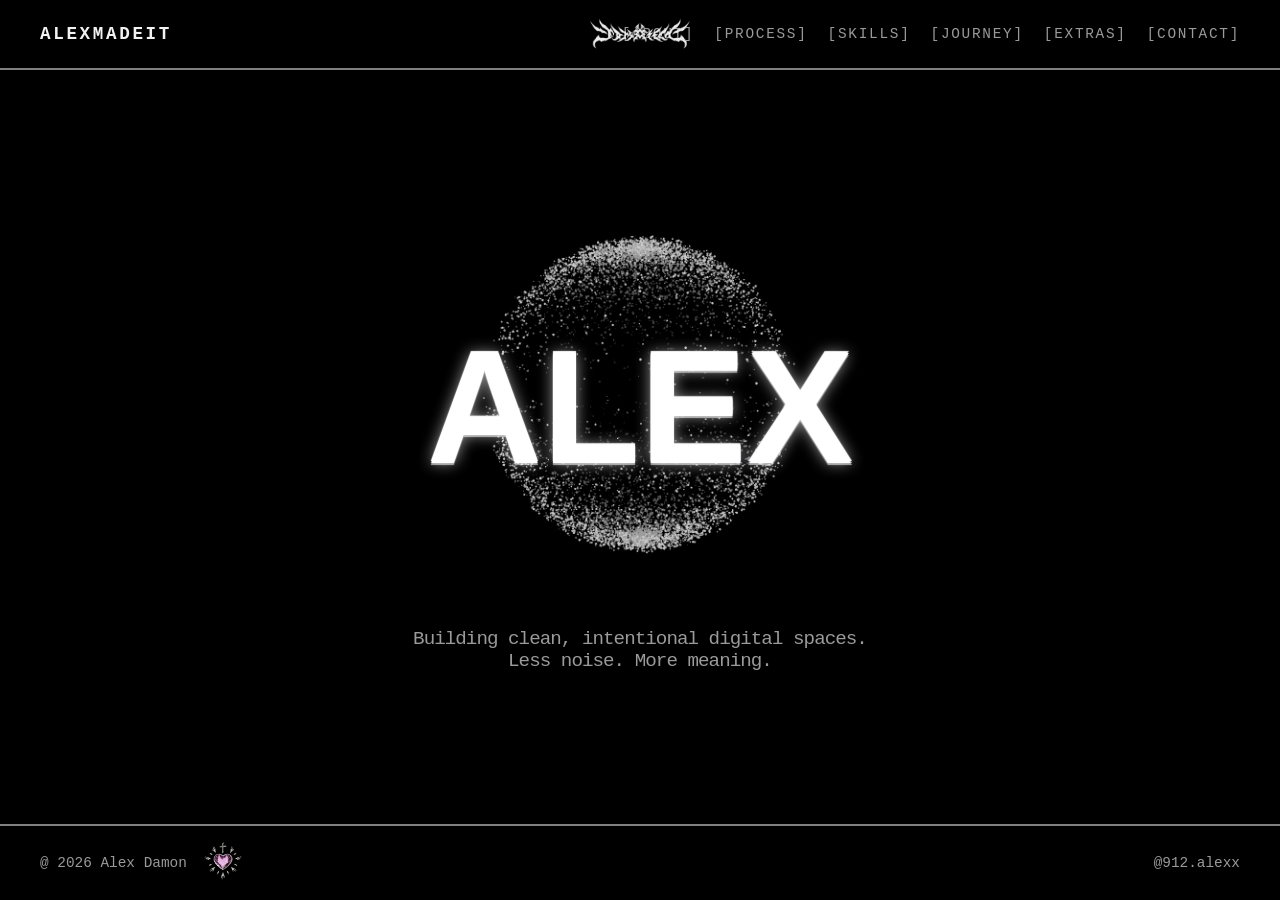
==== commit 9d7a8636: "Add files via upload" ====
--- a/index.html
+++ b/index.html
@@ -47,4 +47,4 @@
         </footer>
 
 </body>
-</html>
+</html>
--- a/style.css
+++ b/style.css
@@ -1,6 +1,98 @@
 body {background-color: #000000;}
 * {box-sizing:border-box}
 body {overflow-x: hidden;}
+body, html {
+    height: 100%;
+    margin: 0;}
+.center-container {
+    display: flex;
+    justify-content: center;
+    align-items: center;
+    height: 100vh;
+    flex-direction: column;
+    perspective: 800px;}
+.big-title {
+    font-family: 'Inter', sans-serif;
+    font-size: 10em;
+    letter-spacing: 0em;
+    color: #dddcdcf6;
+    filter: contrast(1.4) brightness(1.1);
+    text-transform: uppercase;
+    background: linear-gradient(
+        180deg,
+        #7c7c7ce3 0%,
+        #cacaca 20%,
+        #9e9e9e 40%,
+        #ffffff 60%,
+        #7a7a7a 80%,
+        #eaeaea 100%
+    );
+    background-clip: text;
+    -webkit-background-clip: text;
+    -webkit-text-fill-color: transparent;
+    text-shadow:
+        0 2px 1px rgba(253, 253, 253, 0.616),
+        0 -2px 1px rgb(255, 255, 255),
+        0 0 15px rgba(200, 200, 255, 0.6);
+    user-select: none;
+    animation: spin3d 6s linear infinite;
+    transform-style: preserve-3d;
+    position: relative;
+    z-index: 1;}
+.subtitle {
+    margin-top: 20px;
+    font-family: 'Courier New', monospace;
+    font-size: 1.2em;
+    letter-spacing: -0.05em;
+    color: #9a9a9a;
+    text-align: center;
+    max-width: 600px;}
+.site-header {
+    position: fixed;
+    top: 0;
+    left: 0;
+    width: 100%;
+    padding: 24px 40px;
+    display: flex;
+    justify-content: space-between;
+    align-items: center;
+    z-index: 10;
+    background: rgba(0,0,0,0.6);
+    border-bottom: 2px solid gray;}
+.site-title {
+    font-family: 'Courier New', monospace;
+    font-size: 1.1em;
+    font-weight: 700;
+    letter-spacing: 0.15em;
+    color: #f2f2f2;
+    text-transform: uppercase;}
+.nav-links {
+    display: flex;
+    gap: 20px;}
+.nav-links a {
+    font-family: 'Courier New', monospace;
+    font-size: 0.9em;
+    letter-spacing: 0.12em;
+    color: #9a9a9a;
+    text-decoration: none;
+    text-transform: uppercase;}
+.nav-links a:hover {
+    color: #ffffff;}
+.site-footer {
+    position: fixed;
+    bottom: 0;
+    left: 0;
+    width: 100%;
+    padding: 15px 40px;
+    display: flex;
+    justify-content: space-between;
+    align-items: center;
+    background: rgba(0,0,0,0.6);
+    font-family: 'Courier New', monospace;
+    font-size: 0.9em;
+    color: #ffffff;
+    z-index: 10;
+    border-top: 2px solid gray;}
 @keyframes spin3d {
   from {transform: rotateY(0deg);}
   to {transform: rotateY(360deg);}}
@@ -314,12 +406,26 @@
     border-color: white;
     color: white;
     transform: translateY(-2px);}
+.process-intro {
+    font-family: 'Courier New', monospace;
+    color: #aaa;
+    margin-bottom: 30px;
+    max-width: 700px;}
 .process-section {
     display: flex;
     justify-content: space-between;
     gap: 30px;
     width: 90%;
     margin: 50px auto;}
+.process-section::before {
+    content: "";
+    position: absolute;
+    left: 50%;
+    top: 0;
+    width: 2px;
+    height: 100%;
+    background: rgba(255,255,255,0.08);
+    transform: translateX(-50%);}
 .process-box {
     position: relative;
     padding: 30px;
@@ -327,10 +433,26 @@
     background: rgba(255,255,255,0.03);
     backdrop-filter: blur(6px);
     transition: all 0.4s ease;
-    overflow: hidden;}
+    overflow: hidden;
+    color: #cfcfcf;
+    line-height: 1.6em;}
+.process-box::before {
+    content: "";
+    position: absolute;
+    top: -10px;
+    left: 50%;
+    transform: translateX(-50%);
+    width: 10px;
+    height: 10px;
+    background: white;
+    border-radius: 50%;
+    opacity: 0.6;}
+.process-section:hover .process-box {
+    opacity: 0.4;
+    transition: 0.3s ease;}
 .process-box:hover {
-    transform: translateY(-10px);
-    box-shadow: 0 20px 40px rgba(0,0,0,0.5);}
+    opacity: 1 !important;
+    transform: scale(1.02);}
 .process-box h3 {
     margin-bottom: 20px;
     text-transform: uppercase;
@@ -651,12 +773,78 @@
     letter-spacing: 0.1em;
     text-transform: uppercase;
     cursor: pointer;
-    transition: 0.3s ease;
-}
-
+    transition: 0.3s ease;}
 .extras-button:hover {
     background: rgba(255, 255, 255, 0.2);
     border-color: white;
     color: #ffffff;
-    transform: scale(1.03);
-}+    transform: scale(1.03);}
+.cert-section {
+    width: 100%;
+    max-width: 900px;
+    margin-top: 60px;
+    text-align: center;}
+.cert-section h3 {
+    font-family: 'Courier New', monospace;
+    letter-spacing: 3px;
+    color: #ffffff;
+    margin-bottom: 20px;
+    text-transform: uppercase;}
+.cert-card {
+    background: rgba(255,255,255,0.04);
+    border: 1px solid rgba(255,255,255,0.12);
+    border-radius: 12px;
+    padding: 25px;
+    backdrop-filter: blur(8px);
+    transition: 0.3s ease;}
+.cert-card:hover {
+    transform: translateY(-6px);
+    box-shadow: 0 20px 40px rgba(0,0,0,0.5);
+    border-color: rgba(255,255,255,0.25);}
+.cert-top {
+    display: flex;
+    justify-content: space-between;
+    font-family: 'Courier New', monospace;
+    color: #aaa;
+    margin-bottom: 12px;}
+.cert-status {
+    color: white;
+    letter-spacing: 2px;}
+.cert-bar {
+    width: 100%;
+    height: 8px;
+    background: #222;
+    border-radius: 10px;
+    overflow: hidden;
+    margin: 15px 0;}
+.cert-fill {
+    width: 20%;
+    height: 100%;
+    background: white;
+    animation: fillAnim 2s ease forwards;}
+
+@keyframes fillAnim {
+    from { width: 0%; }
+    to { width: 20%; }}
+.cert-percent {
+    font-family: 'Courier New', monospace;
+    color: #bbb;
+    margin-bottom: 15px;}
+.cert-checklist {
+    text-align: left;
+    max-width: 600px;
+    margin: 0 auto;}
+.cert-item {
+    font-family: 'Courier New', monospace;
+    color: #aaa;
+    margin: 8px 0;
+    transition: 0.3s;}
+.cert-item.done {
+    color: #fff;}
+.cert-title {
+    font-family: 'Courier New', monospace;
+    color: white;
+    letter-spacing: 2px;
+    text-transform: uppercase;
+    margin-bottom: 20px;
+    font-size: large;}
